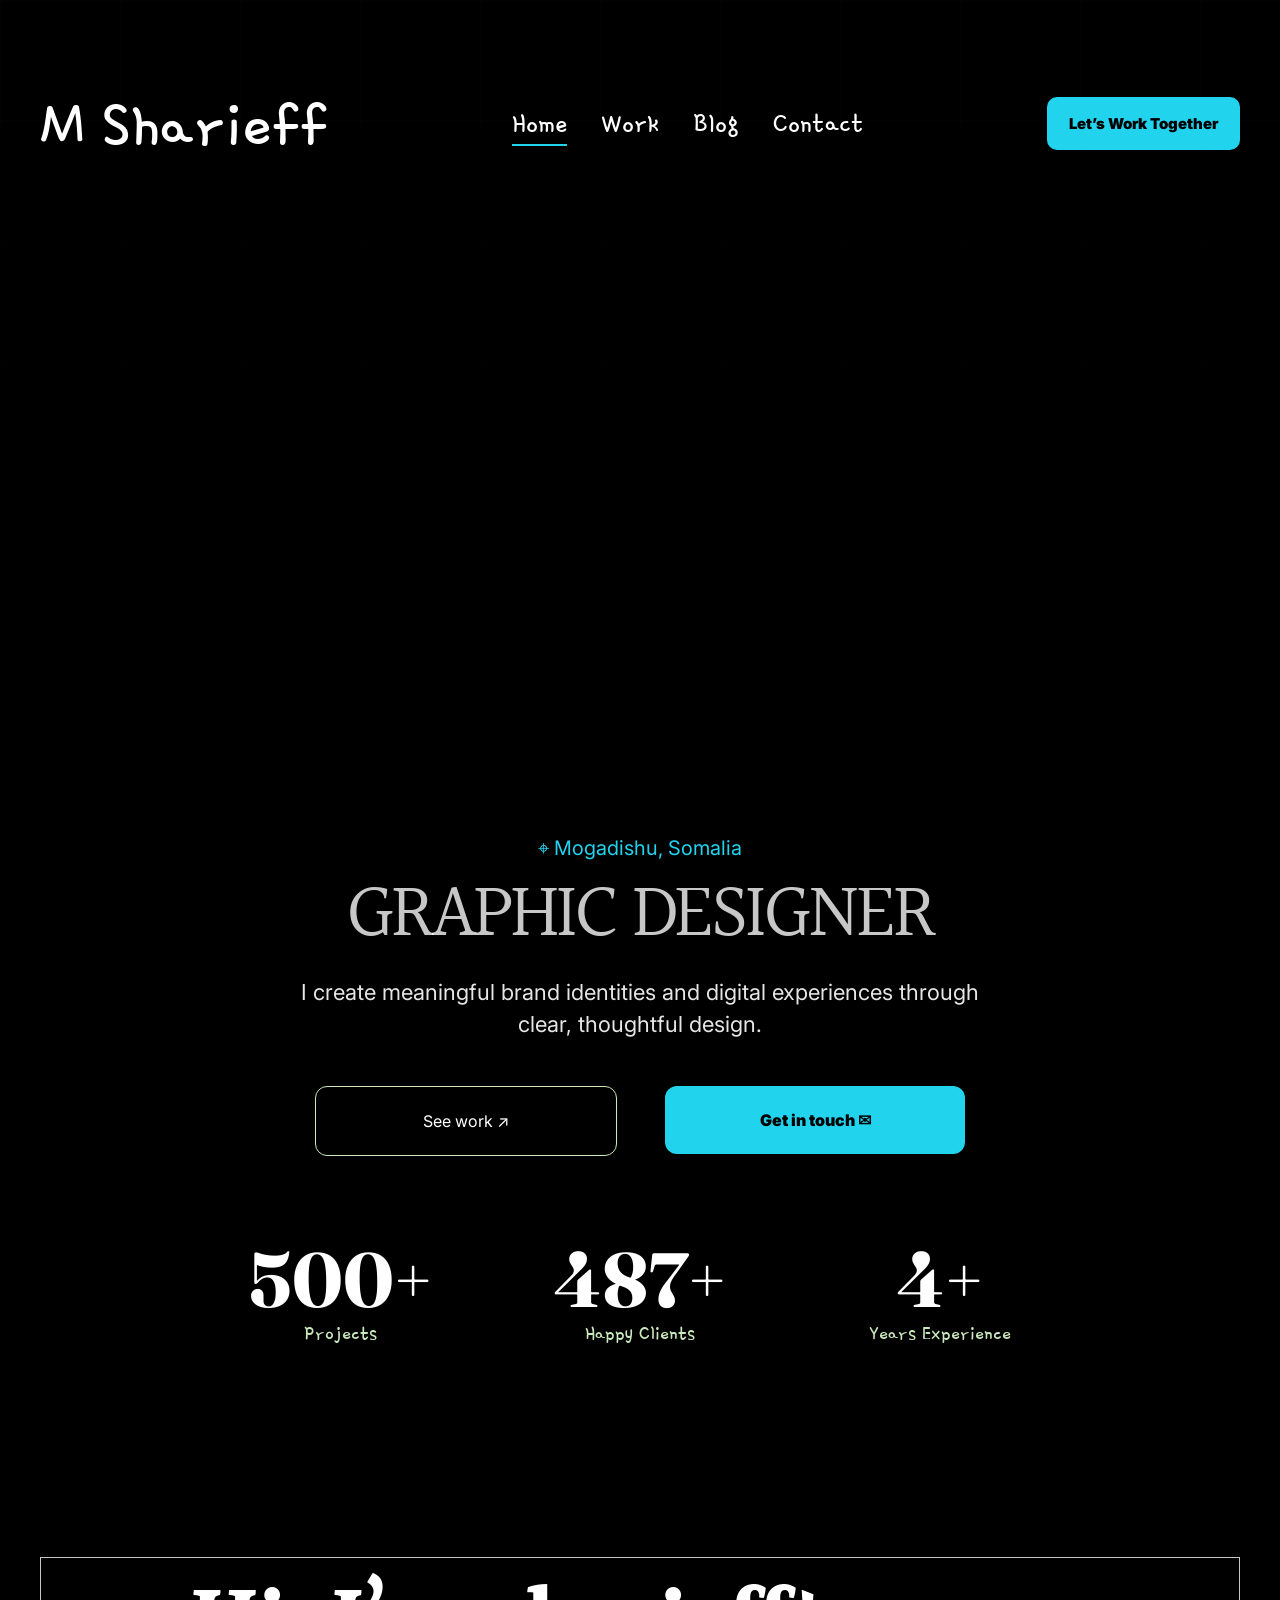
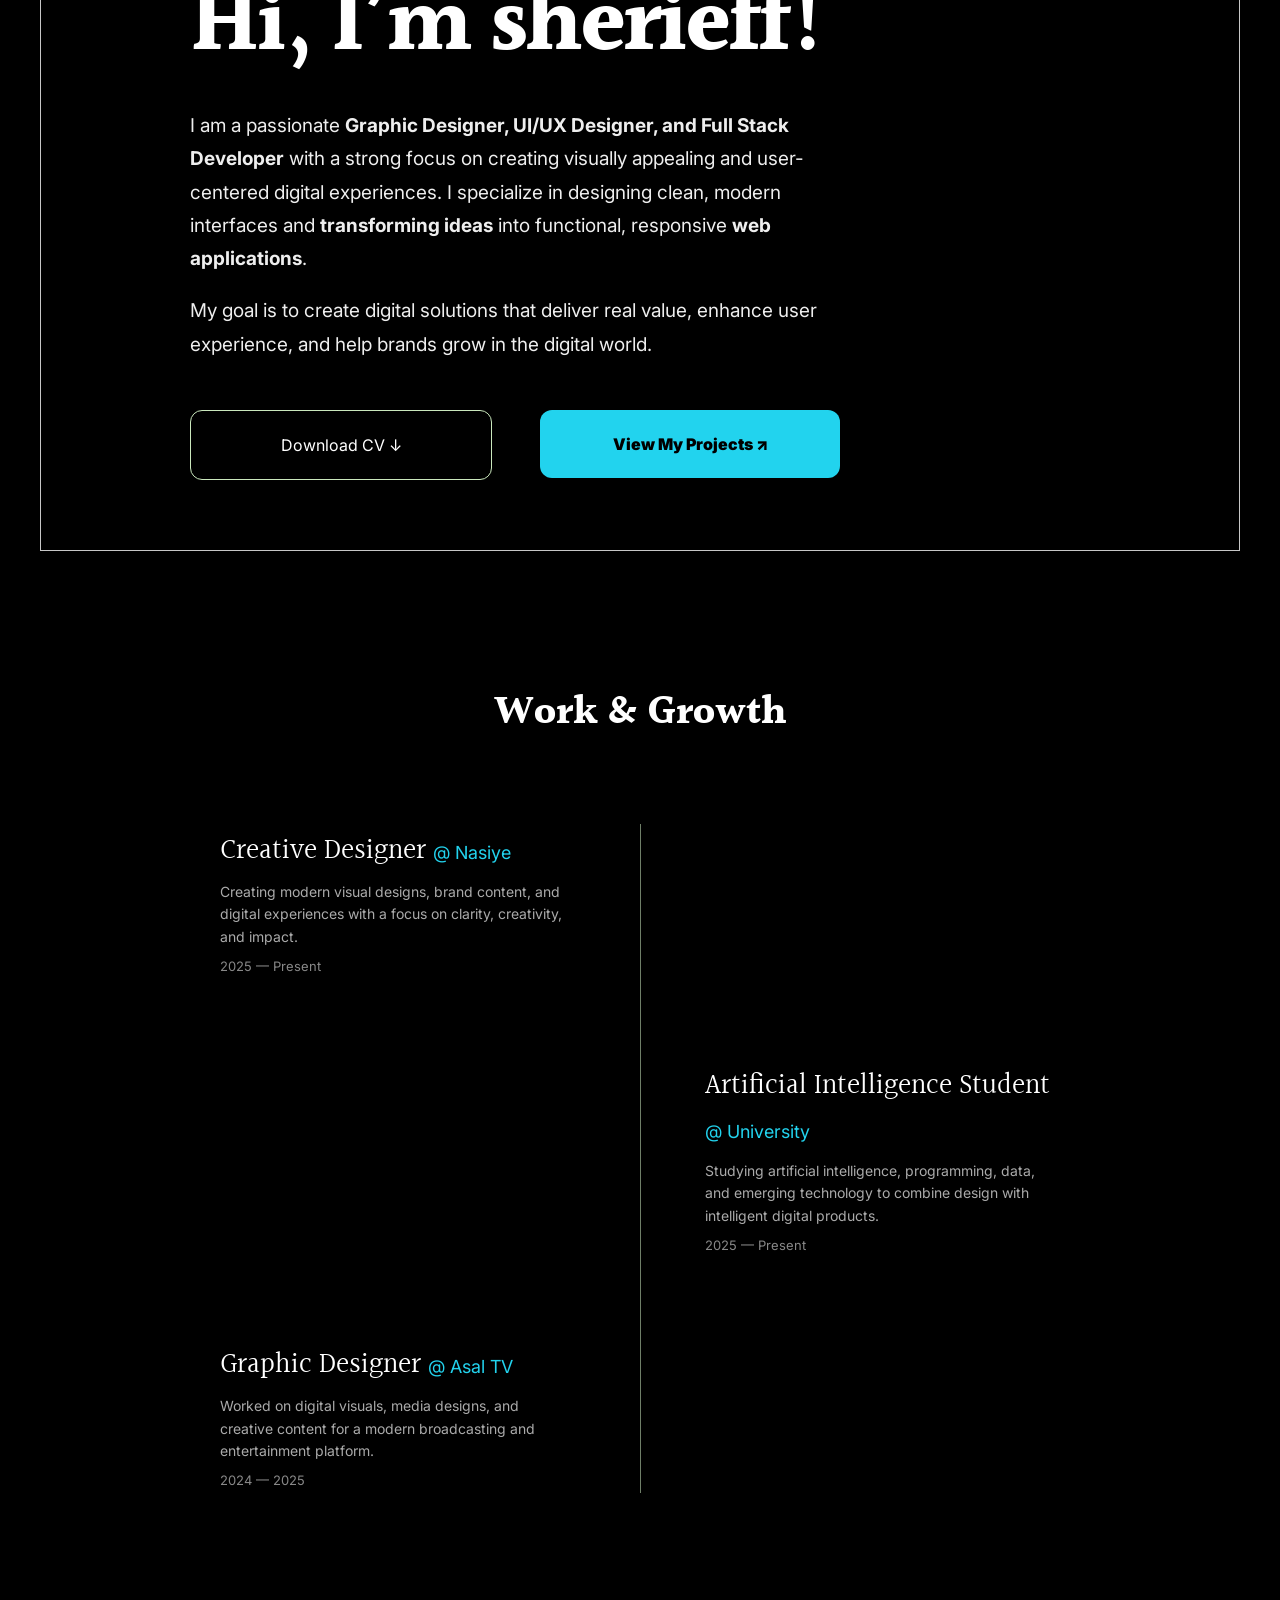
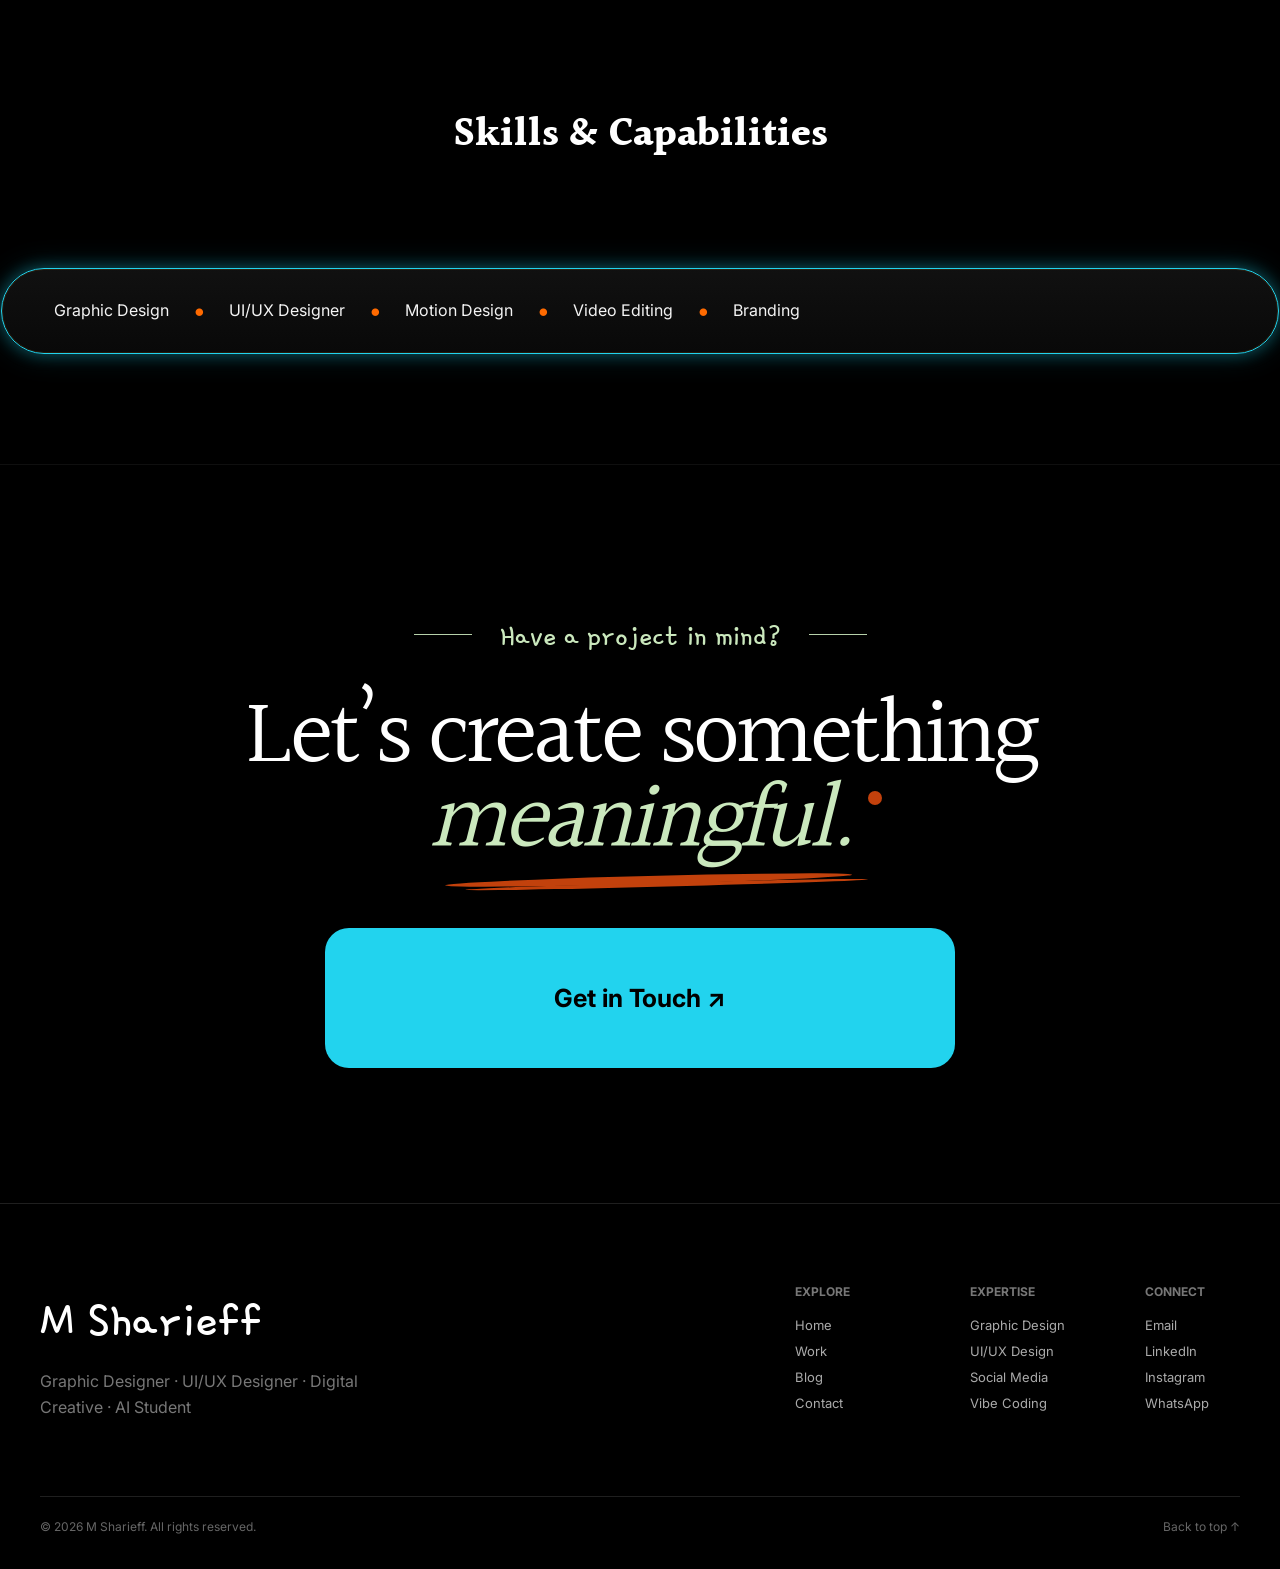
==== index.html @ 08fa2b15 "Add files via upload Add portfolio website" ====
<!doctype html>
<html lang="en">
  <head>
    <meta charset="utf-8" />
    <meta name="viewport" content="width=device-width,initial-scale=1" />
    <title>M Sharieff — Portfolio</title>
    <meta
      name="description"
      content="M Sharieff — Graphic Designer, UI/UX Designer and digital creative."
    />
    <link rel="stylesheet" href="styles.css" />
  </head>
  <body id="top">
    <div class="site page-transition">
      <header class="nav">
        <a class="brand" href="index.html">M Sharieff</a>
        <nav class="links">
          <a class="active" href="index.html">Home</a
          ><a class="" href="work.html">Work</a
          ><a class="" href="blog.html">Blog</a
          ><a class="" href="contact.html">Contact</a>
        </nav>
        <a class="top-cta" href="mailto:abdirahmanhassanmahamd10@gmail.com"
          >Let’s Work Together</a
        ><button class="menu" aria-label="Menu">☰</button>
      </header>
      <main>
        <section class="hero">
          <div class="hero-art">
            <div class="hero-ring"></div>
            <div class="hero-image"></div>
          </div>
          <div class="hero-copy">
            <div class="location">⌖ Mogadishu, Somalia</div>
            <h2>GRAPHIC DESIGNER</h2>
            <p>
              I create meaningful brand identities and digital experiences
              through clear, thoughtful design.
            </p>
          </div>
        </section>
        <div class="container actions">
          <a class="outline-btn" href="work.html">See work ↗</a
          ><a class="solid-btn" href="contact.html">Get in touch ✉</a>
        </div>
        <section class="stats container">
          <div><strong>500+</strong><span>Projects</span></div>
          <div><strong>487+</strong><span>Happy Clients</span></div>
          <div><strong>4+</strong><span>Years Experience</span></div>
        </section>
        <section class="about">
          <div class="about-bg"></div>
          <div class="container about-inner">
            <div class="about-copy">
              <span class="kicker">About me</span>
              <h2>Hi, I’m sherieff!</h2>
              <p>
                I am a passionate
                <b
                  >Graphic Designer, UI/UX Designer, and Full Stack Developer</b
                >
                with a strong focus on creating visually appealing and
                user-centered digital experiences. I specialize in designing
                clean, modern interfaces and <b>transforming ideas</b> into
                functional, responsive <b>web applications</b>.
              </p>
              <p>
                My goal is to create digital solutions that deliver real value,
                enhance user experience, and help brands grow in the digital
                world.
              </p>
              <div class="actions">
                <a class="outline-btn" href="#">Download CV ↓</a
                ><a class="solid-btn" href="work.html">View My Projects ↗</a>
              </div>
            </div>
          </div>
        </section>
        <section class="timeline">
          <div class="container">
            <h2 class="section-title">Work &amp; Growth</h2>
            <div class="timeline-wrap">
              <div class="journey">
                <div class="journey-card">
                  <h3>Creative Designer <span>@ Nasiye</span></h3>
                  <p>
                    Creating modern visual designs, brand content, and digital
                    experiences with a focus on clarity, creativity, and impact.
                  </p>
                  <div class="year">2025 — Present</div>
                </div>
              </div>
              <div class="journey">
                <div class="journey-card">
                  <h3>
                    Artificial Intelligence Student <span>@ University</span>
                  </h3>
                  <p>
                    Studying artificial intelligence, programming, data, and
                    emerging technology to combine design with intelligent
                    digital products.
                  </p>
                  <div class="year">2025 — Present</div>
                </div>
              </div>
              <div class="journey">
                <div class="journey-card">
                  <h3>Graphic Designer <span>@ Asal TV</span></h3>
                  <p>
                    Worked on digital visuals, media designs, and creative
                    content for a modern broadcasting and entertainment
                    platform.
                  </p>
                  <div class="year">2024 — 2025</div>
                </div>
              </div>
            </div>
          </div>
        </section>
        <section class="skills">
          <h2 class="section-title">Skills &amp; Capabilities</h2>
          <div class="skills-track static-skills-track">
            <div class="static-skills-box" aria-label="Core skills">
              <div class="static-skills-inner">
                <div class="skills-group">
                  <div class="skill-item">Graphic Design</div>
                  <div class="skill-item">UI/UX Designer</div>
                  <div class="skill-item">Motion Design</div>
                  <div class="skill-item">Video Editing</div>
                  <div class="skill-item">Branding</div>
                </div>
                <div class="skills-group" aria-hidden="true">
                  <div class="skill-item">Graphic Design</div>
                  <div class="skill-item">UI/UX Designer</div>
                  <div class="skill-item">Motion Design</div>
                  <div class="skill-item">Video Editing</div>
                  <div class="skill-item">Branding</div>
                </div>
              </div>
            </div>
          </div>
        </section>
        <!-- <section class="mini-cta"><div class="container"><span class="kicker">Have a project in mind?</span><h2>Let’s create something meaningful.</h2><a class="solid-btn" style="margin:auto" href="contact.html">Get in Touch ↗</a></div></section> -->
      </main>
      <section class="footer-cta" aria-label="Start a project">
        <div class="footer-cta-inner">
          <div class="footer-cta-kicker">Have a project in mind?</div>
          <h2>
            Let’s create something <span class="accent">meaningful.</span>
          </h2>
          <a class="footer-cta-button" href="contact.html">Get in Touch ↗</a>
        </div>
      </section>
      <footer class="footer">
        <div class="container">
          <div class="footer-top">
            <div>
              <div class="footer-brand">M Sharieff</div>
              <p style="color: #777; max-width: 330px; line-height: 1.6">
                Graphic Designer · UI/UX Designer · Digital Creative · AI
                Student
              </p>
            </div>
            <div class="footer-cols">
              <div class="footer-col">
                <h4>Explore</h4>
                <a href="index.html">Home</a><a href="work.html">Work</a
                ><a href="blog.html">Blog</a><a href="contact.html">Contact</a>
              </div>
              <div class="footer-col">
                <h4>Expertise</h4>
                <a href="work.html">Graphic Design</a
                ><a href="work.html">UI/UX Design</a
                ><a href="work.html">Social Media</a
                ><a href="work.html">Vibe Coding</a>
              </div>
              <div class="footer-col">
                <h4>Connect</h4>
                <a href="mailto:abdirahmanhassanmahamd10@gmail.com">Email</a
                ><a href="#">LinkedIn</a><a href="#">Instagram</a
                ><a href="#">WhatsApp</a>
              </div>
            </div>
          </div>
          <div class="footer-bottom">
            <span>© 2026 M Sharieff. All rights reserved.</span
            ><a href="#top">Back to top ↑</a>
          </div>
        </div>
      </footer>
    </div>
    <script src="script.js"></script>
  </body>
</html>
---- styles.css ----
@import url("https://fonts.googleapis.com/css2?family=Gamja+Flower&family=Halant:wght@400;600;700&family=Inter:wght@400;500;600;700;900&family=Fraunces:wght@600;700&display=swap");
:root {
  --bg: #000;
  --text: #fff;
  --muted: #b8b8b8;
  --soft: #cae8bd;
  --cyan: #22d3ee;
  --orange: #ff5a00;
  --panel: #090909;
  --line: rgba(255, 255, 255, 0.12);
  --max: 1200px;
}
* {
}
html {
  scroll-behavior: smooth;
}
body {
  margin: 0;
  background: #000;
  color: var(--text);
  font-family: Inter, sans-serif;
  overflow-x: hidden;
}
a {
  color: inherit;
  text-decoration: none;
}
button,
input,
textarea {
  font: inherit;
}
body:before {
  content: "";
  position: fixed;
  inset: 0;
  pointer-events: none;
  opacity: 0.16;
  background-image:
    linear-gradient(rgba(255, 255, 255, 0.06) 1px, transparent 1px),
    linear-gradient(90deg, rgba(255, 255, 255, 0.06) 1px, transparent 1px);
  background-size: 120px 120px;
  mask-image: linear-gradient(to bottom, black, transparent 88%);
  z-index: 0;
}
.site {
  position: relative;
  z-index: 1;
}
.nav {
  width: min(var(--max), calc(100% - 48px));
  margin: auto;
  height: 150px;
  padding: 48px 0;
  display: flex;
  align-items: center;
  justify-content: space-between;
  gap: 30px;
}
.brand {
  font:
    72px/1 "Gamja Flower",
    cursive;
  white-space: nowrap;
}
.links {
  display: flex;
  gap: 34px;
  align-items: center;
  font:
    30px/1 "Gamja Flower",
    cursive;
}
.links a {
  padding: 10px 0;
  position: relative;
}
.links a.active:after {
  content: "";
  position: absolute;
  left: 0;
  right: 0;
  bottom: 2px;
  height: 2px;
  background: var(--cyan);
}
.top-cta,
.solid-btn {
  background: var(--cyan);
  color: #000;
  border-radius: 10px;
  font-weight: 900;
}
.top-cta {
  padding: 17px 22px;
  font-size: 15px;
  white-space: nowrap;
}
.menu {
  display: none;
  border: 1px solid var(--line);
  background: #050505;
  color: #fff;
  border-radius: 10px;
  padding: 10px 13px;
}
.container {
  width: min(var(--max), calc(100% - 48px));
  margin: auto;
}
.hero {
  min-height: 1380px;
  display: flex;
  align-items: center;
  justify-content: center;
  text-align: center;
  position: relative;
}
.hero-art {
  position: absolute;
  inset: 0;
  display: flex;
  align-items: center;
  justify-content: center;
  pointer-events: none;
}
.hero-ring {
  width: min(1040px, 84vw);
  aspect-ratio: 1;
  border-radius: 50%;
  border: 1px solid rgba(255, 255, 255, 0.16);
  box-shadow: 0 0 140px rgba(34, 211, 238, 0.05);
}
.hero-image {
  position: absolute;
  width: min(900px, 78vw);
  height: 1060px;
  background: url("assets/portrait.jpg") center 20% / contain no-repeat;
  filter: contrast(1.05);
  opacity: 0.82;
  mix-blend-mode: screen;
}
.hero-copy {
  position: relative;
  z-index: 2;
  width: min(820px, 100%);
  padding-top: 380px;
}
.location {
  font-size: 20px;
  color: rgba(255, 255, 255, 0.8);
  margin-bottom: 28px;
}
.hero h1 {
  font:
    400 clamp(76px, 9vw, 120px)/0.95 Halant,
    serif;
  letter-spacing: -4px;
  color: rgba(184, 184, 184, 0.58);
  margin: 0;
}
.hero p {
  font-size: 24px;
  line-height: 1.5;
  max-width: 720px;
  margin: 30px auto 0;
  color: rgba(255, 255, 255, 0.88);
}
.actions {
  display: flex;
  justify-content: center;
  gap: 48px;
  padding: 20px 0 56px;
}
.outline-btn,
.solid-btn {
  width: 300px;
  height: 68px;
  border-radius: 12px;
  display: flex;
  align-items: center;
  justify-content: center;
  gap: 12px;
}
.outline-btn {
  border: 1.5px solid var(--soft);
  transition: 0.25s;
}
.outline-btn:hover {
  background: var(--soft);
  color: #000;
}
.solid-btn {
  border: 0;
  transition: 0.25s;
}
.solid-btn:hover {
  transform: translateY(-2px);
  box-shadow: 0 10px 30px rgba(34, 211, 238, 0.18);
}
.stats {
  display: flex;
  justify-content: center;
  gap: 110px;
  text-align: center;
  padding: 30px 0 120px;
}
.stats div {
  width: 190px;
}
.stats strong {
  font:
    700 clamp(48px, 6vw, 78px)/1 Fraunces,
    serif;
  display: block;
}
.stats span {
  font:
    22px "Gamja Flower",
    cursive;
  color: var(--soft);
}
.section {
  padding: 120px 0;
}
.about {
  min-height: 760px;
  position: relative;
  overflow: hidden;
}
.about-bg {
  position: absolute;
  inset: 0;
  overflow: hidden;
  background: linear-gradient(90deg, #000 0%, #000 34%, rgba(0, 0, 0, 0.96) 45%, rgba(0, 0, 0, 0.55) 58%, rgba(0, 0, 0, 0.08) 72%, rgba(0, 0, 0, 0) 88%);
  opacity: 1;

}
.about-bg::after {
  content: "";
  position: absolute;
  top: -7%;
  right: -4%;
  width: 70%;
  height: 114%;
  background: url("assets/about-photo.jpg") center center / cover no-repeat;
  z-index: -1;
  transform: scale(1.08);
  transform-origin: center right;

}
.about-inner {
  position: relative;
  min-height: 760px;
  display: flex;
  align-items: center;

}
.about-copy {
  width: 50%;
  padding: 80px 0;

}
.kicker {
  font:
    24px "Gamja Flower",
    cursive;
  color: var(--soft);
}
.about h2,
.page-title {
  font:
    700 clamp(56px, 7vw, 90px)/1 Halant,
    serif;
  margin: 20px 0 38px;
  letter-spacing: -3px;

}
.about p {
  font-size: 19px;
  line-height: 1.75;
  color: #eee;
  max-width: 690px;

}
.about .actions {
  justify-content: flex-start;
  padding-top: 30px;

}
.timeline {
  padding: 130px 0;
}
.section-title {
  text-align: center;
  font:
    600 40px Halant,
    serif;
  font-family: Halant, serif;
  margin: 0 0 80px;
}
.timeline-wrap {
  max-width: 900px;
  margin: auto;
  position: relative;
}
.timeline-wrap:before {
  content: "";
  position: absolute;
  left: 50%;
  top: 0;
  bottom: 0;
  width: 1px;
  background: rgba(202, 232, 189, 0.55);
}
.journey {
  position: relative;
  display: grid;
  grid-template-columns: 1fr 1fr;
  gap: 70px;
  margin: 0 0 80px;
}
.journey:nth-child(even) .journey-card {
  grid-column: 2;
}
.journey:nth-child(odd) .journey-card {
  grid-column: 1;
}
.journey-card {
  position: relative;
  padding: 5px 30px;
}
.journey-card:after {
  display: none;
}
.journey-card h3 {
  font:
    28px Halant,
    serif;
  margin: 0 0 8px;
}
.journey-card h3 span {
  color: var(--cyan);
  font-family: Inter;
  font-size: 18px;
}
.journey-card p {
  color: #aaa;
  font-size: 14px;
  line-height: 1.6;
  margin: 0;
}
.year {
  font-size: 13px;
  color: #888;
  margin-top: 10px;
}
.skills {
  padding: 0 0 110px;
}
.skills-track {
  position: relative;
  overflow: hidden;
  background: transparent;
  color: #fff;
  display: flex;
  justify-content: center;
  padding: 18px 0;
}
.skills-track::before,
.skills-track::after {
  display:none;
}
.skills-marquee {
  display:flex;
  width:max-content;
  background:#050505;
  border:1px solid rgba(255,255,255,.18);
  border-radius:999px;
  padding:0 18px;
  animation: marquee 22s linear infinite;
  box-shadow:0 0 30px rgba(0,0,0,.5);
}
.skill-item {
  padding:16px 26px;
  font-size:15px;
  white-space:nowrap;
}
.skill-item:before {
  content:"•";
  color:var(--orange);
  margin-right:12px;
}
@keyframes marquee {
  to {
    transform: translateX(-50%);
  }
}
.work-hero,
.blog-hero,
.contact-hero {
  padding: 100px 0 70px;
  text-align: center;
}
.eyebrow {
  display: inline-flex;
  padding: 7px 14px;
  border: 1px solid var(--line);
  border-radius: 999px;
  background: #0a0a0a;
  color: #ddd;
  font-size: 12px;
}
.work-hero h1,
.blog-hero h1,
.contact-hero h1 {
  font:
    400 clamp(70px, 9vw, 130px)/0.86 Halant,
    serif;
  letter-spacing: -5px;
  margin: 25px 0;
}
.dim {
  color: rgba(184, 184, 184, 0.55);
}
.sub {
  max-width: 650px;
  margin: auto;
  color: #bbb;
  font-size: 18px;
  line-height: 1.5;
}
.project-grid {
  display: grid;
  grid-template-columns: 1fr 1.6fr;
  gap: 20px;
}
.project-card {
  position: relative;
  min-height: 430px;
  border: 1px solid rgba(255, 255, 255, 0.15);
  border-radius: 18px;
  overflow: hidden;
  background: #0a0a0a;
}
.project-card.large {
  min-height: 520px;
}
.project-card .visual {
  position: absolute;
  inset: 0;
  background-size: cover;
  background-position: center;
  transition: 0.5s;
}
.project-card:nth-child(1) .visual {
  background-image:
    linear-gradient(180deg, rgba(0, 0, 0, 0.05), rgba(0, 0, 0, 0.72)),
    url("assets/work-visual.jpg");
}
.project-card:nth-child(2) .visual {
  background-image:
    linear-gradient(180deg, rgba(0, 0, 0, 0.08), rgba(0, 0, 0, 0.75)),
    url("assets/work-visual.jpg");
  background-position: 70% center;
}
.project-card:nth-child(3) .visual {
  background-image:
    linear-gradient(180deg, rgba(0, 0, 0, 0.08), rgba(0, 0, 0, 0.75)),
    url("assets/work-visual.jpg");
  background-position: 35% bottom;
}
.project-card:nth-child(4) .visual {
  background-image:
    linear-gradient(180deg, rgba(0, 0, 0, 0.08), rgba(0, 0, 0, 0.75)),
    url("assets/work-visual.jpg");
  background-position: 85% bottom;
}
.project-card:hover .visual {
  transform: scale(1.045);
}
.project-content {
  position: absolute;
  inset: auto 0 0;
  padding: 30px;
}
.badge {
  display: inline-block;
  padding: 8px 13px;
  border-radius: 999px;
  background: rgba(255, 255, 255, 0.12);
  backdrop-filter: blur(12px);
  font-size: 12px;
}
.project-content h2 {
  font:
    600 38px Halant,
    serif;
  margin: 12px 0 6px;
}
.project-content p {
  margin: 0;
  color: #bbb;
  max-width: 580px;
  font-size: 14px;
  line-height: 1.5;
}
.project-content .view {
  display: inline-flex;
  margin-top: 18px;
  background: var(--cyan);
  color: #000;
  padding: 11px 18px;
  border-radius: 9px;
  font-weight: 800;
  font-size: 13px;
}
.partners {
  padding: 140px 0;
  text-align: center;
}
.partner-grid {
  display: grid;
  grid-template-columns: 1.2fr 1fr;
  gap: 20px;
  max-width: 850px;
  margin: 55px auto 0;
}
.partner {
  border: 1px solid var(--line);
  padding: 30px;
  min-height: 150px;
  display: flex;
  flex-direction: column;
  justify-content: center;
  align-items: center;
  border-radius: 16px;
  background: linear-gradient(135deg, #070707, #101010);
}
.partner h3 {
  font:
    32px "Gamja Flower",
    cursive;
  margin: 0 0 5px;
}
.partner p {
  color: #999;
  font-size: 13px;
  margin: 0;
}
.mini-cta {
  padding: 100px 0;
  text-align: center;
  border-top: 1px solid var(--line);
}
.mini-cta h2 {
  font:
    600 clamp(45px, 6vw, 80px) Halant,
    serif;
  margin: 10px 0 30px;
}
.blog-grid {
  display: grid;
  grid-template-columns: repeat(3, 1fr);
  gap: 18px;
}
.article {
  border: 1px solid var(--line);
  border-radius: 16px;
  padding: 28px;
  min-height: 260px;
  background: linear-gradient(180deg, #080808, #020202);
  transition: 0.25s;
}
.article:hover {
  transform: translateY(-5px);
  border-color: rgba(34, 211, 238, 0.4);
}
.article .meta {
  color: var(--soft);
  font-size: 12px;
}
.article h2 {
  font:
    600 31px/1.1 Halant,
    serif;
  margin: 18px 0 12px;
}
.article p {
  color: #aaa;
  line-height: 1.6;
  font-size: 14px;
}
.visual-breakdown {
  padding: 130px 0;
}
.breakdown-grid {
  display: grid;
  grid-template-columns: 1.4fr 0.8fr;
  gap: 18px;
}
.breakdown-main {
  min-height: 620px;
  border-radius: 18px;
  overflow: hidden;
  background: url("assets/blog-visual.jpg") center/cover;
  position: relative;
}
.breakdown-side {
  display: grid;
  gap: 18px;
}
.breakdown-card {
  border: 1px solid var(--line);
  border-radius: 18px;
  padding: 28px;
  min-height: 200px;
  background: #070707;
}
.breakdown-card h3 {
  font:
    34px Halant,
    serif;
  margin: 0 0 10px;
}
.breakdown-card p {
  color: #aaa;
  line-height: 1.6;
  font-size: 14px;
}
.contact-grid {
  display: grid;
  grid-template-columns: 1fr 1fr;
  gap: 18px;
}
.contact-card {
  border: 1px solid var(--line);
  border-radius: 16px;
  padding: 30px;
  background: #050505;
}
.contact-card .number {
  font:
    20px Fraunces,
    serif;
}
.contact-card h3 {
  font: 14px Inter;
  margin: 70px 0 8px;
  color: #999;
}
.contact-card p {
  font-size: 16px;
  margin: 0;
  color: #fff;
}
.form {
  display: grid;
  gap: 14px;
}
.form h2 {
  font:
    600 42px Halant,
    serif;
  margin: 0;
}
.form p {
  color: #999;
  line-height: 1.5;
}
.field {
  background: #0a0a0a;
  border: 1px solid #1d1d1d;
  color: #fff;
  padding: 15px;
  border-radius: 8px;
  outline: none;
}
.field:focus {
  border-color: var(--cyan);
}
textarea.field {
  min-height: 140px;
  resize: vertical;
}
.form button {
  height: 56px;
  border: 0;
  border-radius: 9px;
  background: var(--cyan);
  font-weight: 900;
  cursor: pointer;
}
.form-status {
  font-size: 13px;
  color: var(--soft);
  min-height: 18px;
}
.case-hero {
  padding: 90px 0 50px;
}
.case-cover {
  height: 650px;
  border-radius: 22px;
  overflow: hidden;
  border: 1px solid var(--line);
  background: url("assets/case-study-visual.jpg") center top/cover;
}
.case-meta {
  display: flex;
  justify-content: space-between;
  gap: 20px;
  padding: 28px 0;
  border-bottom: 1px solid var(--line);
}
.case-meta div {
  color: #888;
  font-size: 13px;
}
.case-meta strong {
  display: block;
  color: #fff;
  font-size: 15px;
  margin-top: 5px;
}
.case-section {
  max-width: 900px;
  margin: 0 auto;
  padding: 100px 0;
}
.case-section h2 {
  font:
    600 58px Halant,
    serif;
  margin: 0 0 22px;
}
.case-section p {
  font-size: 18px;
  line-height: 1.8;
  color: #bbb;
}
.case-process {
  display: grid;
  grid-template-columns: repeat(4, 1fr);
  gap: 12px;
  margin-top: 40px;
}
.process {
  border: 1px solid var(--line);
  padding: 22px;
  border-radius: 14px;
}
.process strong {
  display: block;
  font:
    24px Halant,
    serif;
}
.case-gallery {
  display: grid;
  grid-template-columns: repeat(2, 1fr);
  gap: 16px;
}
.case-gallery img {
  width: 100%;
  border-radius: 16px;
  border: 1px solid var(--line);
}
.footer {
  border-top: 1px solid var(--line);
  padding: 80px 0 35px;
}
.footer-top {
  display: flex;
  justify-content: space-between;
  gap: 40px;
}
.footer-brand {
  font:
    55px "Gamja Flower",
    cursive;
}
.footer-cols {
  display: grid;
  grid-template-columns: repeat(3, 1fr);
  gap: 80px;
}
.footer-col h4 {
  font-size: 12px;
  color: #777;
  text-transform: uppercase;
  margin: 0 0 18px;
}
.footer-col a {
  display: block;
  color: #aaa;
  font-size: 13px;
  margin: 10px 0;
}
.footer-bottom {
  border-top: 1px solid var(--line);
  margin-top: 60px;
  padding-top: 22px;
  color: #666;
  font-size: 12px;
  display: flex;
  justify-content: space-between;
}
@media (max-width: 900px) {
  :root {
    --max: 720px;
  }
  .nav {
    height: 100px;
    padding: 25px 0;
  }
  .brand {
    font-size: 48px;
  }
  .links,
  .top-cta {
    display: none;
  }
  .menu {
    display: block;
  }
  .hero {
    min-height: 850px;
  }
  .hero-copy {
    padding-top: 220px;
  }
  .hero-image {
    width: 560px;
    height: 650px;
  }
  .hero-ring {
    width: 620px;
  }
  .actions {
    gap: 15px;
  }
  .outline-btn,
  .solid-btn {
    width: 280px;
  }
  .stats {
    gap: 20px;
  }
  .stats div {
    width: 150px;
  }
  .about-inner {
    min-height: 760px;
  
}
  .about-copy {
    width: 100%;
    padding: 60px 20px;
  
}
  .about-bg {
    background:
      linear-gradient(180deg, rgba(0, 0, 0, 0.1), rgba(0, 0, 0, 0.28)),
      url("assets/about-photo.jpg") center/cover no-repeat;
  
}
  .about-copy {
    width: 100%;
  
}
  .project-grid,
  .blog-grid,
  .breakdown-grid,
  .contact-grid {
    grid-template-columns: 1fr;
  }
  .project-card,
  .project-card.large {
    min-height: 420px;
  }
  .partner-grid {
    grid-template-columns: 1fr;
  }
  .case-cover {
    height: 500px;
  }
  .case-process {
    grid-template-columns: 1fr 1fr;
  }
  .footer-top {
    display: block;
  }
  .footer-cols {
    margin-top: 45px;
    gap: 35px;
  }
}
@media (max-width: 600px) {
  body:before {
    background-size: 70px 70px;
  }
  .container,
  .nav {
    width: calc(100% - 40px);
  }
  .hero {
    min-height: 720px;
  }
  .hero-copy {
    padding-top: 150px;
  }
  .hero-image {
    width: 420px;
    height: 500px;
  }
  .hero-ring {
    width: 430px;
  }
  .location {
    font-size: 14px;
  }
  .hero h1 {
    font-size: 50px;
    letter-spacing: -2px;
  }
  .hero p {
    font-size: 16px;
  }
  .actions {
    flex-direction: column;
    padding: 25px 20px;
  }
  .outline-btn,
  .solid-btn {
    width: 100%;
    height: 60px;
  }
  .stats {
    gap: 8px;
    padding-bottom: 80px;
  }
  .stats div {
    width: 31%;
  }
  .stats strong {
    font-size: 38px;
  }
  .stats span {
    font-size: 18px;
    line-height: 1.1;
  }
  .section {
    padding: 75px 0;
  }
  .about h2,
  .page-title {
    font-size: 50px;
  
}
  .about p {
    font-size: 16px;
  
}
  .timeline {
    padding: 80px 0;
  }
  .timeline-wrap:before {
    left: 7px;
  }
  .journey {
    display: block;
    margin-bottom: 45px;
  }
  .journey-card {
    padding: 5px 0 5px 30px;
  }
  .journey:nth-child(even) .journey-card {
    grid-column: auto;
  }
  .journey:nth-child(odd) .journey-card:after,
  .journey:nth-child(even) .journey-card:after {
    left: 1px;
    right: auto;
  }
  .work-hero,
  .blog-hero,
  .contact-hero {
    padding: 75px 0 45px;
  }
  .work-hero h1,
  .blog-hero h1,
  .contact-hero h1 {
    font-size: 65px;
    letter-spacing: -3px;
  }
  .sub {
    font-size: 15px;
  }
  .project-card {
    min-height: 360px;
  }
  .project-content h2 {
    font-size: 31px;
  }
  .partners {
    padding: 80px 0;
  }
  .partner {
    min-height: 120px;
  }
  .breakdown-main {
    min-height: 420px;
  }
  .case-meta {
    display: grid;
    grid-template-columns: 1fr 1fr;
  }
  .case-cover {
    height: 420px;
  }
  .case-section {
    padding: 70px 0;
  }
  .case-section h2 {
    font-size: 46px;
  }
  .case-section p {
    font-size: 16px;
  }
  .case-process {
    grid-template-columns: 1fr 1fr;
  }
  .footer-cols {
    grid-template-columns: 1fr 1fr;
  }
  .footer-bottom {
    display: block;
    line-height: 2;
  }
}

/* Premium CTA footer treatment */
.footer-cta {
  position: relative;
  text-align: center;
  padding: 150px 20px 135px;
  overflow: hidden;
  border-top: 1px solid rgba(255, 255, 255, 0.06);
  background: #000;
}
.footer-cta-inner {
  max-width: 1500px;
  margin: 0 auto;
  position: relative;
  z-index: 1;
}
.footer-cta-kicker {
  display: inline-flex;
  align-items: center;
  gap: 28px;
  color: #cae8bd;
  font:
    32px "Gamja Flower",
    cursive;
  margin-bottom: 42px;
}
.footer-cta-kicker:before,
.footer-cta-kicker:after {
  content: "";
  width: 58px;
  height: 1px;
  background: #cae8bd;
  opacity: 0.9;
}
.footer-cta h2 {
  margin: 0 auto 62px;
  max-width: 1500px;
  font:
    400 clamp(70px, 7.2vw, 142px)/0.92 Halant,
    serif;
  letter-spacing: -4px;
  color: #fff;
}
.footer-cta h2 .accent {
  color: #cae8bd;
  display: block;
  font-style: italic;
  position: relative;
  width: max-content;
  max-width: 100%;
  margin: 0 auto;
}
.footer-cta h2 .accent:after {
  content: "";
  position: absolute;
  left: 4%;
  right: 0;
  bottom: -18px;
  height: 8px;
  background: #c2410c;
  border-radius: 50%;
  transform: rotate(-1.5deg);
  box-shadow: 18px 5px 0 -2px #c2410c;
}
.footer-cta h2 .accent:before {
  content: "";
  position: absolute;
  width: 14px;
  height: 14px;
  border-radius: 50%;
  background: #c2410c;
  right: -30px;
  top: 12%;
}
.footer-cta-button {
  display: flex;
  align-items: center;
  justify-content: center;
  width: min(630px, 100%);
  height: 140px;
  margin: 0 auto;
  border-radius: 24px;
  background: #22d3ee;
  color: #000;
  font:
    700 25px Inter,
    sans-serif;
  text-decoration: none;
  transition:
    transform 0.25s ease,
    box-shadow 0.25s ease;
}
.footer-cta-button:hover {
  transform: translateY(-5px);
  box-shadow: 0 18px 50px rgba(34, 211, 238, 0.22);
}
@media (max-width: 900px) {
  .footer-cta {
    padding: 110px 20px 100px;
  }
  .footer-cta-kicker {
    font-size: 25px;
    gap: 18px;
  }
  .footer-cta-kicker:before,
  .footer-cta-kicker:after {
    width: 38px;
  }
  .footer-cta h2 {
    font-size: clamp(58px, 9vw, 90px);
    letter-spacing: -2px;
    margin-bottom: 50px;
  }
  .footer-cta-button {
    height: 105px;
    font-size: 21px;
    border-radius: 20px;
  }
}
@media (max-width: 600px) {
  .footer-cta {
    padding: 90px 20px 80px;
  }
  .footer-cta-kicker {
    font-size: 21px;
    gap: 12px;
  }
  .footer-cta-kicker:before,
  .footer-cta-kicker:after {
    width: 25px;
  }
  .footer-cta h2 {
    font-size: 52px;
    line-height: 0.98;
    letter-spacing: -1.5px;
  }
  .footer-cta h2 .accent:after {
    height: 5px;
    bottom: -10px;
  }
  .footer-cta-button {
    height: 76px;
    font-size: 17px;
    border-radius: 16px;
  }
}

.article-actions {
  display: flex;
  gap: 12px;
  flex-wrap: wrap;
  margin-top: 26px;
}
.article-link {
  display: inline-flex;
  align-items: center;
  justify-content: center;
  padding: 12px 16px;
  border-radius: 999px;
  background: #ff0000;
  color: #fff;
  text-decoration: none;
  font:
    600 14px Inter,
    sans-serif;
  transition: 0.2s ease;
}
.article-link:hover {
  transform: translateY(-2px);
  filter: brightness(1.08);
}
.article-link.secondary {
  background: transparent;
  border: 1px solid rgba(255, 255, 255, 0.16);
  color: #fff;
}
.reading-hero,
.video-hero {
  padding: 130px 0 60px;
}
.reading-layout {
  max-width: 900px;
  margin: 0 auto;
}
.reading-layout .meta,
.video-shell .meta {
  display: block;
  margin-bottom: 20px;
}
.reading-layout h1,
.video-shell h1 {
  font:
    400 clamp(52px, 7vw, 100px)/0.95 Halant,
    serif;
  letter-spacing: -2px;
  margin: 0 0 28px;
}
.reading-layout .lead,
.video-shell .lead {
  font:
    18px/1.7 Inter,
    sans-serif;
  color: #b8b8b8;
  max-width: 760px;
}
.article-body {
  margin-top: 70px;
  font:
    18px/1.85 Inter,
    sans-serif;
  color: #ddd;
}
.article-body h2 {
  font:
    400 38px/1.1 Halant,
    serif;
  color: #fff;
  margin: 60px 0 18px;
}
.article-body p {
  margin: 0 0 24px;
}
.back-link {
  display: inline-flex;
  margin-top: 50px;
  color: #cae8bd;
  text-decoration: none;
}
.video-shell {
  max-width: 1100px;
  margin: 0 auto;
}
.video-frame {
  aspect-ratio: 16/9;
  
  border-radius: 24px;
  background: #080808;
  display: flex;
  align-items: center;
  justify-content: center;
  margin-top: 50px;
  overflow: hidden;

}
.video-frame a {
  display: flex;
  width: 86px;
  height: 86px;
  border-radius: 50%;
  align-items: center;
  justify-content: center;
  background: #ff0000;
  color: #fff;
  text-decoration: none;
  font-size: 28px;

}
.video-note {
  color: #999;
  text-align: center;
  margin-top: 18px;
  font:
    14px Inter,
    sans-serif;
}
@media (max-width: 700px) {
  .article-actions {
    flex-direction: column;
    align-items: stretch;
  }
  .article-link {
    width: 100%;
  }
  .reading-hero,
  .video-hero {
    padding: 90px 0 40px;
  }
  .reading-layout h1,
  .video-shell h1 {
    font-size: 52px;
  }
  .article-body {
    font-size: 16px;
  }
}

/* Blog: two clear content sections */
.blog-section {
  padding-top: 110px;
  padding-bottom: 70px;
}
.section-heading {
  margin-bottom: 34px;
  max-width: 820px;
}
.section-heading h2 {
  font:
    400 clamp(42px, 5vw, 72px)/0.98 Halant,
    serif;
  color: #fff;
  margin: 12px 0 18px;
  letter-spacing: -1.5px;
}
.section-heading .sub {
  max-width: 680px;
}
.video-section {
  border-top: 1px solid rgba(255, 255, 255, 0.08);
  padding-top: 100px;
}
.video-cards {
  display: grid;
  grid-template-columns: repeat(3, 1fr);
  gap: 18px;
}
.video-card {
  border: 1px solid var(--line);
  border-radius: 18px;
  padding: 30px;
  min-height: 340px;
  background: linear-gradient(180deg, #080808, #020202);
  transition:
    transform 0.25s ease,
    border-color 0.25s ease;
}
.video-card:hover {
  transform: translateY(-5px);
  border-color: rgba(34, 211, 238, 0.45);
}
.video-card-icon {
  width: 52px;
  height: 52px;
  border-radius: 50%;
  display: flex;
  align-items: center;
  justify-content: center;
  background: rgba(34, 211, 238, 0.1);
  color: #22d3ee;
  border: 1px solid rgba(34, 211, 238, 0.35);
  font:
    18px Inter,
    sans-serif;
  margin-bottom: 32px;
}
.video-card h3 {
  font:
    400 30px/1.08 Halant,
    serif;
  color: #fff;
  margin: 12px 0 14px;
}
.video-card p {
  color: #b8b8b8;
  line-height: 1.65;
  margin-bottom: 25px;
}
.video-card .article-link {
  background: transparent;
  border: 1px solid rgba(34, 211, 238, 0.45);
  color: #22d3ee;
}
.video-card .article-link:hover {
  background: #22d3ee;
  color: #000;
}
.article-link {
  color: #22d3ee;
}
.article-link.secondary {
  color: #22d3ee;
}
.article-link:hover {
  background: #22d3ee;
  color: #000;
}
@media (max-width: 900px) {
  .video-cards {
    grid-template-columns: 1fr 1fr;
  }
}
@media (max-width: 650px) {
  .blog-section {
    padding-top: 80px;
    padding-bottom: 50px;
  }
  .video-section {
    padding-top: 75px;
  }
  .video-cards {
    grid-template-columns: 1fr;
  }
  .video-card {
    min-height: auto;
  }
}

/* Video thumbnails */

.video-card {
  overflow: hidden;
  padding: 0;
}
.video-thumb {
  position: relative;
  display: block;
  height: 220px;
  overflow: hidden;
  background: #080808;
}
.video-thumb img {
  width: 100%;
  height: 100%;
  object-fit: cover;
  display: block;
  transition: transform 0.45s ease;
}
.video-thumb:after {
  content: "";
  position: absolute;
  inset: 0;
  background: linear-gradient(180deg, transparent 45%, rgba(0, 0, 0, 0.58));
  pointer-events: none;
}
.video-card:hover .video-thumb img {
  transform: scale(1.04);
}
.video-play {
  position: absolute;
  z-index: 2;
  left: 50%;
  top: 50%;
  transform: translate(-50%, -50%);
  width: 58px;
  height: 58px;
  border-radius: 50%;
  display: flex;
  align-items: center;
  justify-content: center;
  background: #22d3ee;
  color: #000;
  font:
    18px Inter,
    sans-serif;
  box-shadow: 0 8px 30px rgba(0, 0, 0, 0.35);
}
.video-card-content {
  padding: 26px 30px 30px;
}

/* Final design corrections */
/* Keep the hero exactly in the clean portrait layout — no circle/frame. */
.hero {
  min-height: 820px;
  display: flex;
  align-items: flex-start;
  justify-content: center;
  text-align: center;
  position: relative;
  overflow: hidden;

}
.hero-art {
  position: absolute;
  inset: 0;
  display: flex;
  align-items: flex-start;
  justify-content: center;
  pointer-events: none;
}
.hero-ring { display: none !important; }
.hero-image {
  position: absolute;
  top: 10px;
  left: 50%;
  transform: translateX(-50%);
  width: min(610px, 48vw);
  height: 600px;
  background: url("assets/portrait.jpg") center top / contain no-repeat;
  filter: contrast(1.05);
  opacity: 1;
  mix-blend-mode: normal;
  -webkit-mask-image: linear-gradient(to bottom, #000 72%, transparent 100%);
  mask-image: linear-gradient(to bottom, #000 72%, transparent 100%);
}
.hero-copy {
  position: relative;
  z-index: 2;
  width: min(900px, calc(100% - 40px));
  padding-top: 590px;
}
.location {
  font-size: 20px;
  color: var(--cyan);
  margin-bottom: 20px;
}
.hero h2 {
  font: 400 clamp(58px, 6vw, 92px)/.95 Halant, serif;
  letter-spacing: -3px;
  color: rgba(255,255,255,.78);
  margin: 0;
}
.hero p {
  font-size: 22px;
  line-height: 1.45;
  max-width: 720px;
  margin: 24px auto 0;
  color: rgba(255,255,255,.9);
}

/* About: preserve the designed split composition instead of stretching the photo. */
.about {
  min-height: 900px;
  position: relative;
  overflow: hidden;
  border-top: 1px solid rgba(255,255,255,.78);
  border-left: 1px solid rgba(255,255,255,.78);
  background: #000;

}
.about-bg {
  position: absolute;
  top: 0;
  right: 0;
  bottom: 0;
  left: 42%;
  background:
    linear-gradient(90deg, rgba(0,0,0,.98) 0%, rgba(0,0,0,.72) 7%, rgba(0,0,0,0) 28%),
    url("assets/about-photo.jpg") right center / auto 100% no-repeat;
  opacity: 1;

}
.about-inner {
  position: relative;
  min-height: 900px;
  width: min(1440px, calc(100% - 80px));
  display: flex;
  align-items: center;

}
.about-copy {
  width: 52%;
  padding: 80px 0;

}

/* Use the same Halant family as Partners & Platforms. */
.timeline .section-title,
.skills .section-title {
  font-family: Halant, serif;
  font-weight: 400;
}

/* Work & Growth: no circular markers, only the clean central line. */
.journey-card:after { display: none !important; }

@media (max-width: 900px) {
  .hero { min-height: 700px; }
  .hero-image { width: 520px; height: 500px; top: 10px; }
  .hero-copy { padding-top: 475px; }
  .hero h2 { font-size: clamp(48px, 8vw, 70px); }
  .hero p { font-size: 18px; }
  .about-inner { width: min(720px, calc(100% - 40px)); min-height: 760px; 
}
  .about-copy { width: 100%; padding: 60px 20px; 
}
  .about-bg {
    left: 0;
    background:
      linear-gradient(90deg,#000 0%,rgba(0,0,0,.82) 55%,rgba(0,0,0,.28) 100%),
      url("assets/about-photo.jpg") center/cover no-repeat;
  
}
}

@media (max-width: 600px) {
  .hero { min-height: 600px; }
  .hero-image { width: 390px; max-width: 100vw; height: 400px; top: 5px; }
  .hero-copy { padding-top: 375px; }
  .about-inner { width: calc(100% - 40px); 
}
  .about h2 { font-size: 50px; 
}
  .about p { font-size: 16px; 
}
}

/* Refined About composition: centered content with the portrait flowing into the text area. */
@media (min-width: 901px) {
  .about {
    min-height: 860px;
  
}

  .about-bg {
    left: 38%;
    right: 0;
    background:
      linear-gradient(90deg,
        rgba(0,0,0,1) 0%,
        rgba(0,0,0,.94) 8%,
        rgba(0,0,0,.62) 23%,
        rgba(0,0,0,.16) 43%,
        rgba(0,0,0,0) 62%),
      url("assets/about-photo.jpg") right center / auto 100% no-repeat;
  
}

  .about-inner {
    width: min(1200px, calc(100% - 80px));
    min-height: 860px;
    margin: 0 auto;
    align-items: center;
  
}

  .about-copy {
    position: relative;
    z-index: 2;
    width: 58%;
    padding: 70px 0;
  
}
}

/* Use the exact Halant heading family/weight seen in Partners & Platforms. */
.timeline .section-title,
.skills .section-title {
  font-family: Halant, serif !important;
  font-weight: 700 !important;
  font-style: normal;
}


/* FINAL ABOUT IMAGE REFINEMENT — desktop only */
@media (min-width: 901px) {
  .about {
    min-height: 900px;
  
}

  .about-bg {
    left: 28%;
    right: 0;
    top: 0;
    bottom: 0;
    background:
      linear-gradient(90deg,
        rgba(0,0,0,1) 0%,
        rgba(0,0,0,.98) 12%,
        rgba(0,0,0,.88) 25%,
        rgba(0,0,0,.48) 43%,
        rgba(0,0,0,.10) 62%,
        rgba(0,0,0,0) 78%),
      url("assets/about-photo.jpg") 72% center / auto 118% no-repeat;
  
}

  .about-inner {
    min-height: 900px;
    width: min(1440px, calc(100% - 80px));
    margin: 0 auto;
    align-items: center;
  
}

  .about-copy {
    width: 52%;
    position: relative;
    z-index: 2;
  
}
}

@media (max-width: 900px) {
  .about-bg {
    left: 0;
    right: 0;
    background:
      linear-gradient(180deg, rgba(0,0,0,.55), rgba(0,0,0,.82)),
      url("assets/about-photo.jpg") center top / cover no-repeat;
  
}
}

/* SURGICAL FIX: contain the existing white About-section frame. */
.about {
  

}

/* FINAL SURGICAL FIX: the white frame begins exactly where the visible About image begins. */
@media (min-width: 901px) {
  .about {
    
  
}

  .about::after {
    content: "";
    position: absolute;
    top: 0;
    bottom: 0;
    left: 54.5%;
    right: 0;
    
      pointer-events: none;
    z-index: 4;
  
}
}

@media (max-width: 900px) {
  .about {
    
  
}
  .about::after { display: none; 
}
}

/* FINAL ABOUT FRAME: replace the image-only frame with the full white design frame. */
@media (min-width: 901px) {
  .about {
    
    
}

  .about::after {
    display: none !important;
  
}
}

/* FINAL ABOUT FRAME — centered to the designed composition */
@media (min-width: 901px) {
  .about {
    width: min(1344px, calc(100% - 80px));
    min-height: 594px;
    height: 594px;
    margin: 90px auto 0;
    
      overflow: hidden;
  
}

  .about-bg {
    left: 54.5%;
    right: 0;
    top: 0;
    bottom: 0;
    background:
      linear-gradient(90deg,
        rgba(0,0,0,1) 0%,
        rgba(0,0,0,.96) 10%,
        rgba(0,0,0,.55) 35%,
        rgba(0,0,0,.08) 70%,
        rgba(0,0,0,0) 100%),
      url("assets/about-photo.jpg") center center / cover no-repeat;
  
}

  .about-inner {
    width: 100%;
    min-height: 594px;
    height: 594px;
    margin: 0;
    padding: 0;
    align-items: center;
    
}

  .about-copy {
    width: 54.5%;
    padding: 0 0 0 12.5%;
    
}
}

@media (max-width: 900px) {
  .about {
    width: calc(100% - 40px);
    margin: 40px auto 0;
  
}
}


/* FINAL ABOUT FRAME — centered white design rectangle, preserving existing composition */
@media (min-width: 901px) {
  .about {
    width: min(1344px, calc(100% - 80px));
    height: 594px;
    min-height: 594px;
    margin: 90px auto 0;
    
    border-radius: 0 !important;
      overflow: hidden;
  
}

  .about-inner {
    width: 100%;
    height: 594px;
    min-height: 594px;
    margin: 0 auto;
      display: flex;
    align-items: center;
  
}

  .about-bg {
    left: 54.5%;
    right: 0;
    top: 0;
    bottom: 0;
  
}

  .about-copy {
    width: 54.5%;
    padding: 0 0 0 12.5%;
    
}
}

/* FINAL CLEAN ABOUT FRAME */
.about {
  }

/* About frame: slightly raised; content remains unchanged */
.about::before {
  content: "";
  position: absolute;
  top: -160px;
  left: 0;
  right: 0;
  height: calc(100% - 12px);
  border: 1px solid rgba(255,255,255,.78);
  box-sizing: border-box;
  pointer-events: none;
  z-index: 5;
}


/* FINAL RECTANGLE CORRECTION: one clean four-corner frame around About. */
@media (min-width: 901px) {
  .about {
    border: none !important;
    position: relative;
  }
  .about::before {
    content: "";
    position: absolute;
    inset: 0;
    width: auto;
    height: auto;
    border: 1px solid rgba(255,255,255,.78);
    box-sizing: border-box;
    pointer-events: none;
    z-index: 5;
  }
}


/* Small final vertical refinement */
@media (min-width: 901px) {
  .about-copy {
    transform: translateY(-20px);
  }

  .about-copy .kicker {
    position: relative;
    z-index: 7;
    display: inline-block;
    background: #000;
    padding: 0 10px;
    margin-left: -10px;
  }
}


/* Premium page transition system */
.page-loader{
 position:fixed;
 inset:0;
 background:#000;
 z-index:99999;
 display:flex;
 align-items:center;
 justify-content:center;
 transition:opacity .8s ease,visibility .8s ease;
}
.page-loader.hide{opacity:0;visibility:hidden}
.loader-logo{
 font:72px "Gamja Flower",cursive;
 color:#fff;
 animation:loaderPulse 1.5s infinite;
}
@keyframes loaderPulse{
 0%,100%{opacity:.4;transform:scale(.9)}
 50%{opacity:1;transform:scale(1)}
}
.page-transition{
 animation:pageIn 1.1s cubic-bezier(.16,1,.3,1);
}
@keyframes pageIn{
 from{opacity:0;transform:translateY(70px)}
 to{opacity:1;transform:translateY(0)}
}
.reveal{
 opacity:0;
 transform:translateY(70px);
 transition:opacity 1s ease,transform 1s cubic-bezier(.16,1,.3,1);
}
.reveal.show{
 opacity:1;
 transform:none;
}


/* === Centered skills capsule with moving text only === */
.skills {
  padding: 0 0 110px;
}

.static-skills-track {
  overflow: visible !important;
  background: transparent !important;
  padding: 22px 0 0 !important;
  display: flex;
  justify-content: center;
  align-items: center;
}

.static-skills-box {
  position: relative;
  width: fit-content;
  width: min(1280px, calc(100% - 48px));
  overflow: hidden;
  display: block;
  margin: 0 auto;
  padding: 16px 22px !important;
  border-radius: 999px !important;
  background: linear-gradient(180deg, rgba(17, 17, 17, 0.98) 0%, rgba(9, 9, 9, 0.98) 100%) !important;
  border: 1.5px solid #22D3EE !important;
  box-shadow:
    inset 0 0 0 1px rgba(255, 145, 0, 0.12),
    0 0 16px rgba(34, 211, 238, 0.34),
    0 0 30px rgba(34, 211, 238, 0.18);
}

.static-skills-inner {
  display: flex;
  align-items: center;
  width: max-content;
  gap: 0;
  animation: skillsTextMarquee 4s linear infinite;
  will-change: transform;
}

.skills-group {
  display: flex;
  align-items: center;
  flex-shrink: 0;
}

.static-skills-box .skill-item {
  position: relative;
  flex: 0 0 auto;
  padding: 16px 30px !important;
  font-size: 16px;
  line-height: 1.2;
  color: #f4f4f4;
  white-space: nowrap;
}

.static-skills-box .skill-item::before {
  content: none !important;
}

.static-skills-box .skill-item:not(:first-child)::after {
  content: "•";
  position: absolute;
  left: -6px;
  top: 50%;
  transform: translateY(-50%);
  color: #ff6a00;
  font-size: 24px;
  line-height: 1;
}

@keyframes skillsTextMarquee {
  from { transform: translateX(0); }
  to { transform: translateX(-50%); }
}

@media (hover: hover) {
  .static-skills-box:hover .static-skills-inner {
    animation-play-state: paused;
  }
}

@media (max-width: 1200px) {
  .static-skills-box {
    max-width: calc(100% - 40px);
    padding: 10px 18px !important;
  }
  .skills-group {
  display: flex;
  align-items: center;
  flex-shrink: 0;
}

.static-skills-box .skill-item {
    padding: 12px 22px !important;
    font-size: 15px;
  }
}

@media (max-width: 900px) {
  .static-skills-track {
    padding-top: 18px !important;
  }
  .static-skills-box {
    max-width: calc(100% - 28px);
  }
  .skills-group {
  display: flex;
  align-items: center;
  flex-shrink: 0;
}

.static-skills-box .skill-item {
    padding: 12px 18px !important;
    font-size: 14px;
  }
  .static-skills-inner {
    animation-duration: 4s;
  }
}


/* seamless skills loop - no refresh gap */
.static-skills-inner {
  animation-timing-function: linear;
  animation-iteration-count: infinite;
  animation-fill-mode: both;
}
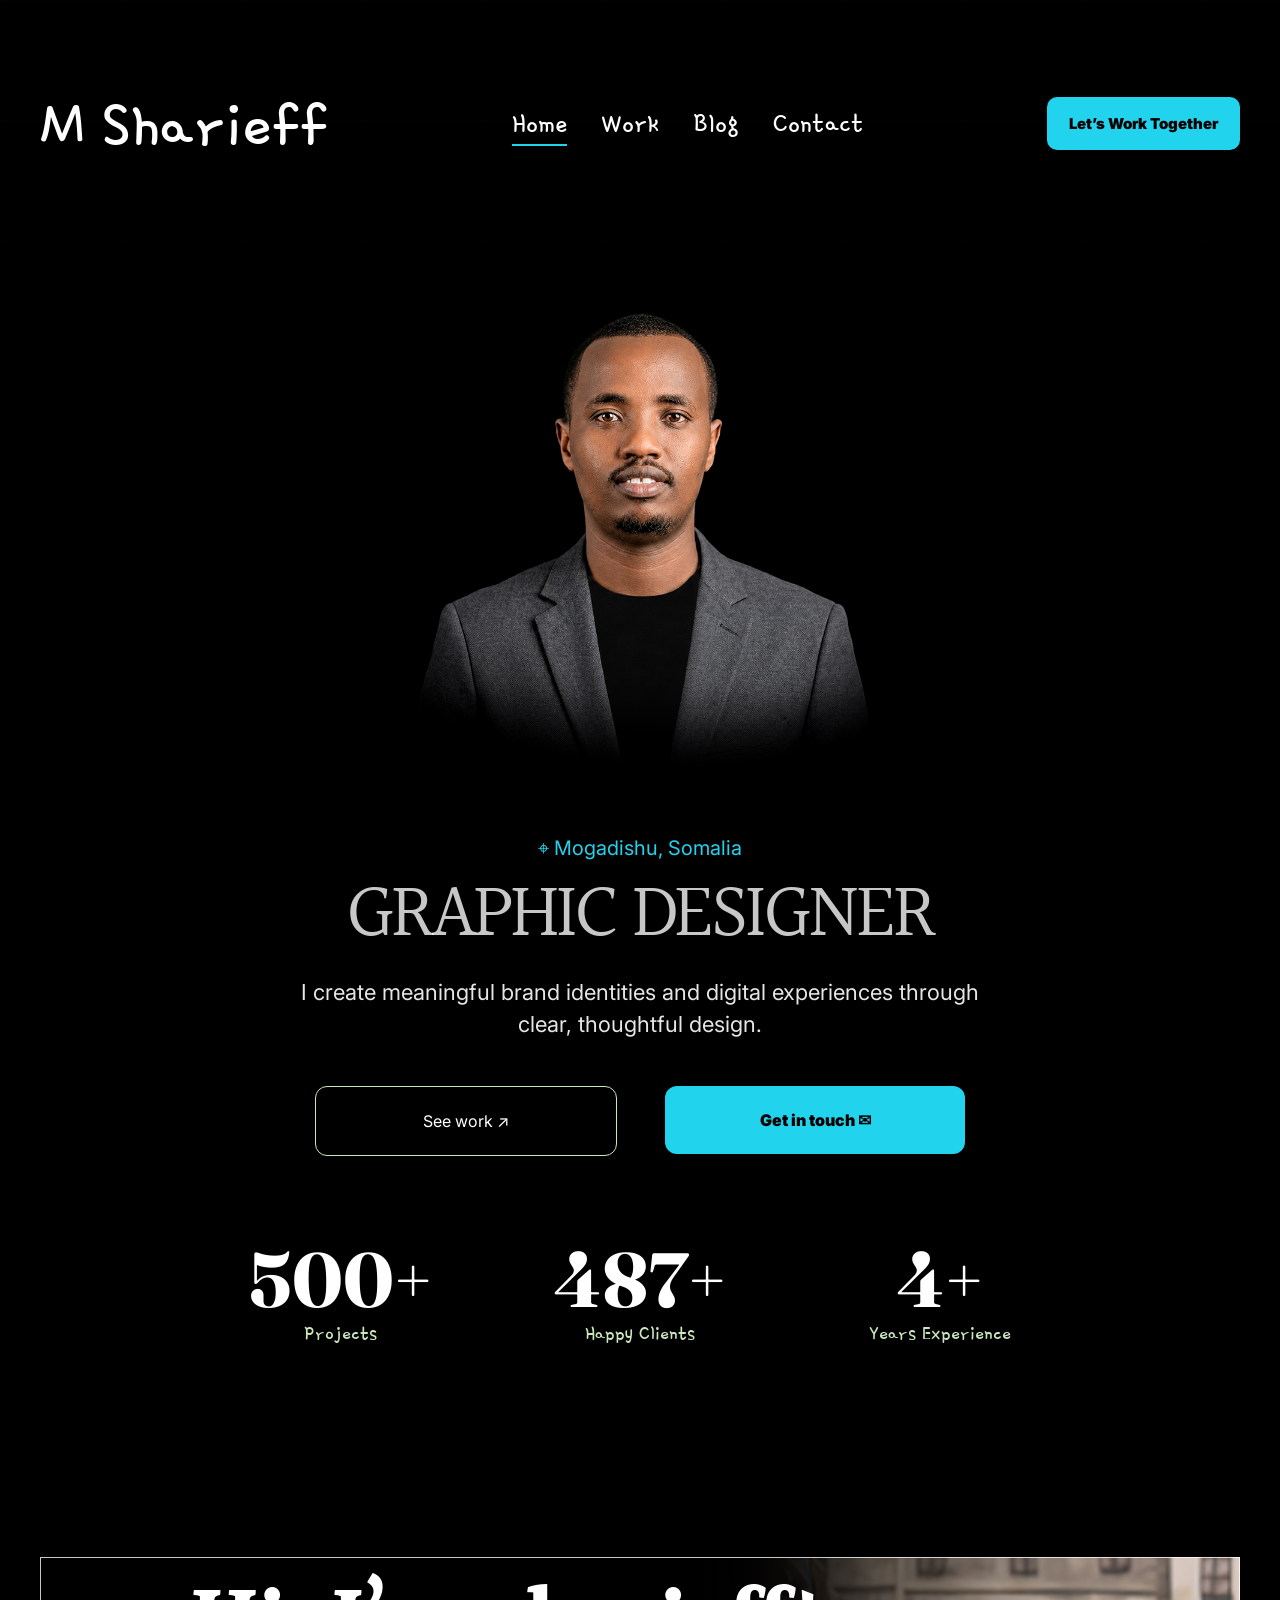
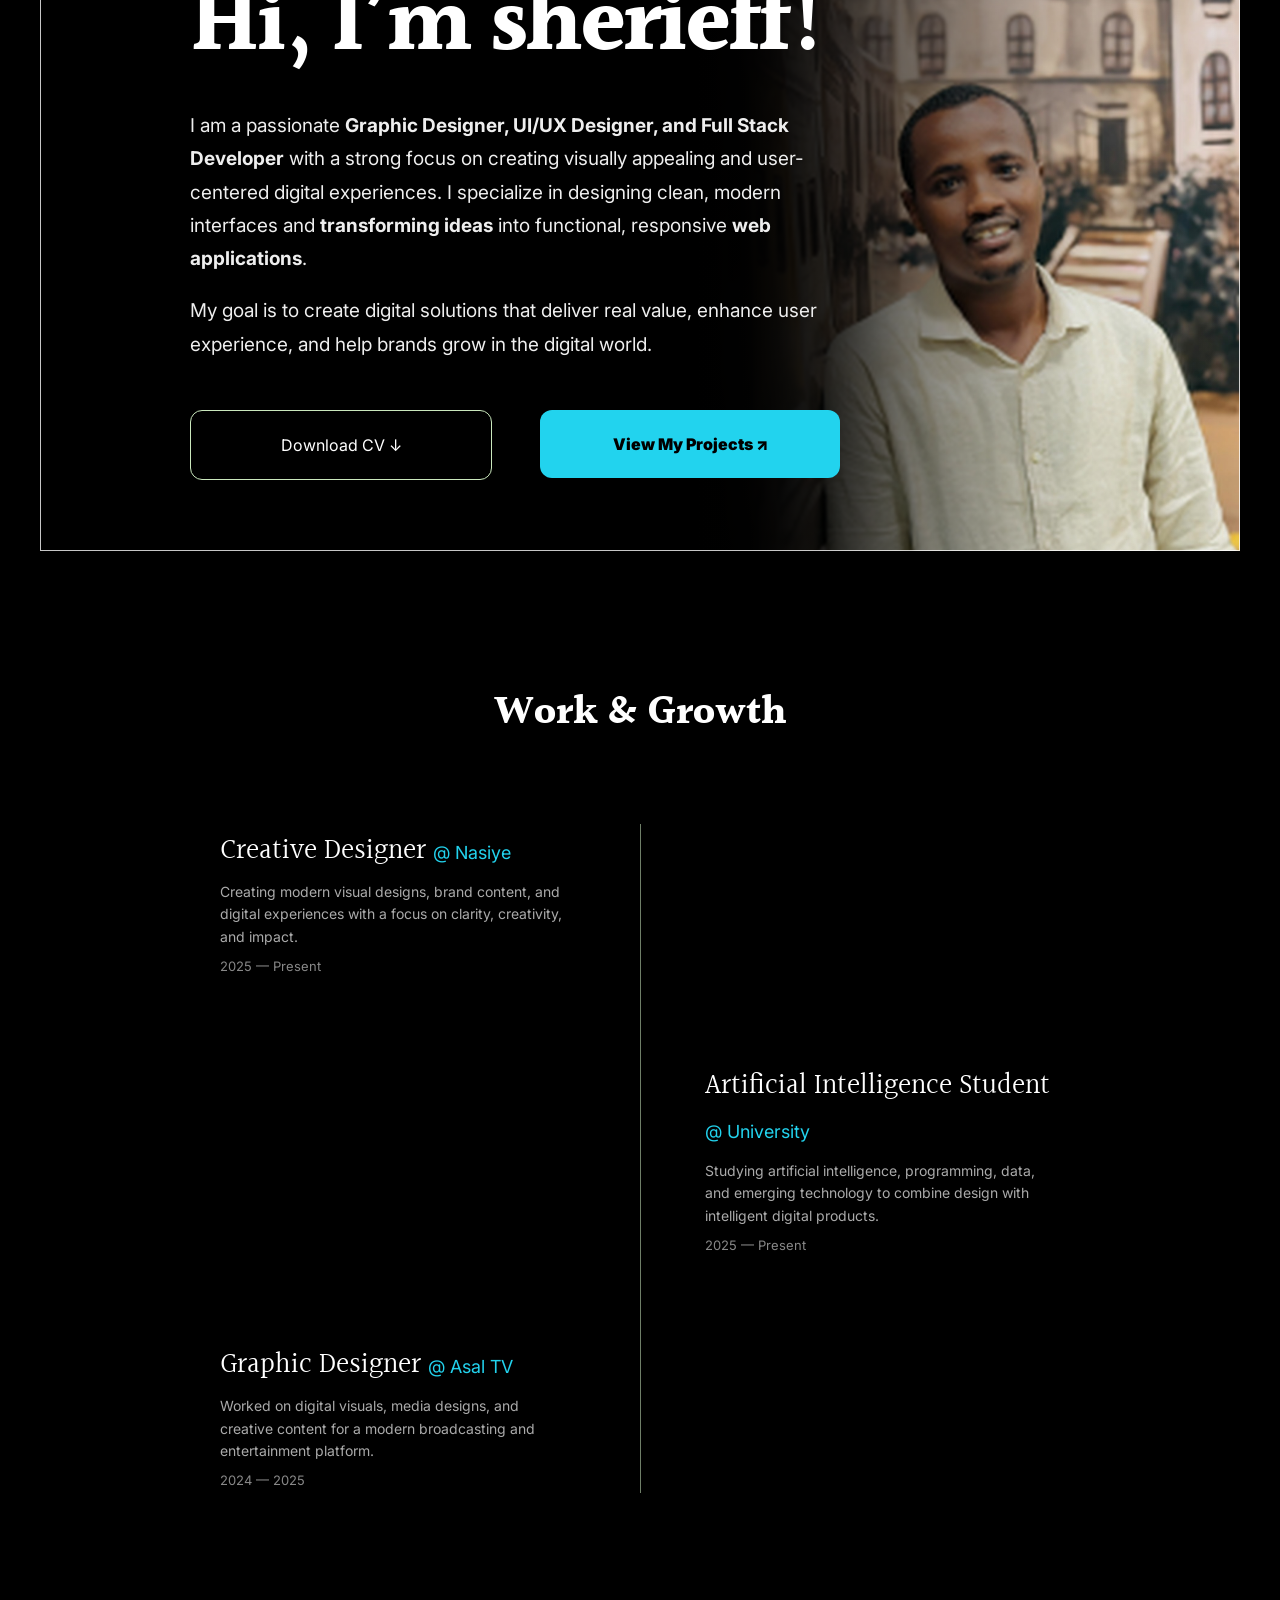
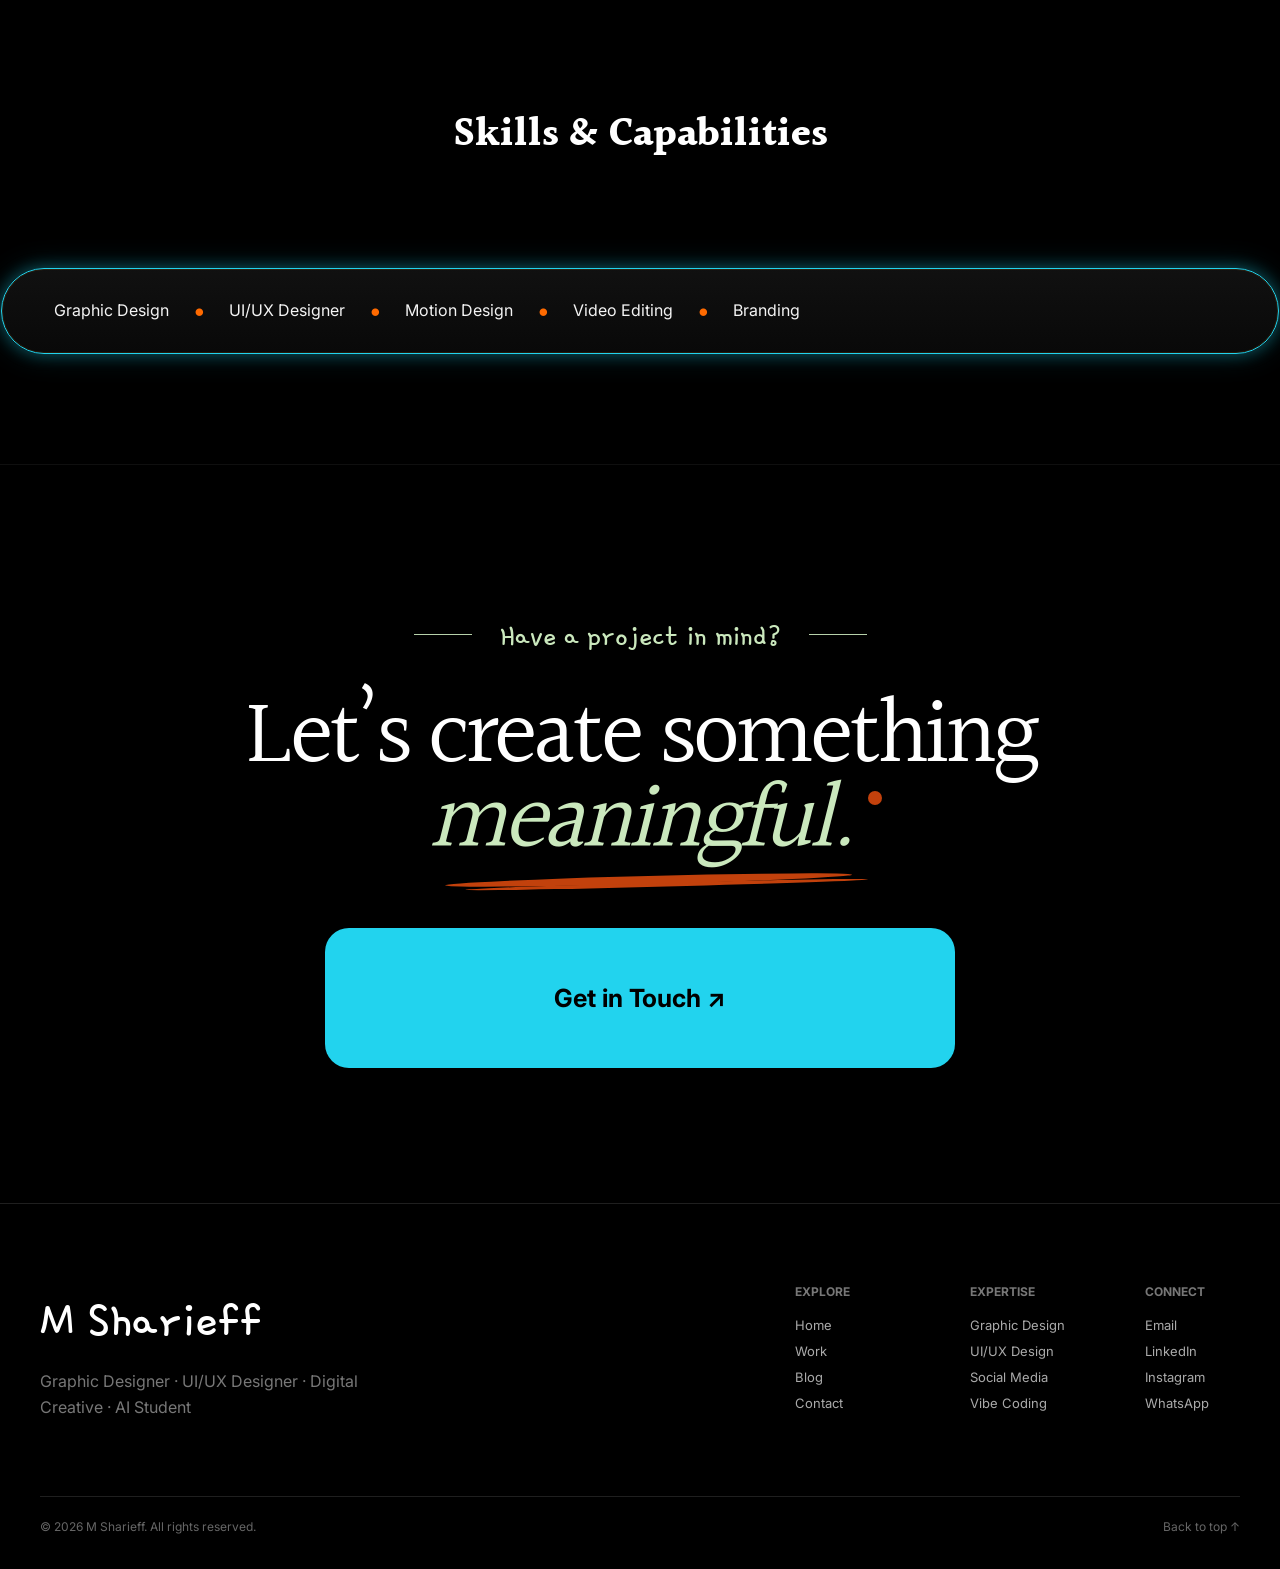
==== commit b30b2a6c: "Add files via upload" ====
--- a/index.html
+++ b/index.html
@@ -28,7 +28,7 @@
         <section class="hero">
           <div class="hero-art">
             <div class="hero-ring"></div>
-            <div class="hero-image"></div>
+            <img class="hero-image" src="portrait.jpg?v=5" alt="M Sharieff portrait" loading="eager" decoding="async" />
           </div>
           <div class="hero-copy">
             <div class="location">⌖ Mogadishu, Somalia</div>
--- a/styles.css
+++ b/styles.css
@@ -136,7 +136,7 @@
   position: absolute;
   width: min(900px, 78vw);
   height: 1060px;
-  background: url("assets/portrait.jpg") center 20% / contain no-repeat;
+  background: url("portrait.jpg") center 20% / contain no-repeat;
   filter: contrast(1.05);
   opacity: 0.82;
   mix-blend-mode: screen;
@@ -244,7 +244,7 @@
   right: -4%;
   width: 70%;
   height: 114%;
-  background: url("assets/about-photo.jpg") center center / cover no-repeat;
+  background: url("about-photo.jpg") center center / cover no-repeat;
   z-index: -1;
   transform: scale(1.08);
   transform-origin: center right;
@@ -457,24 +457,24 @@
 .project-card:nth-child(1) .visual {
   background-image:
     linear-gradient(180deg, rgba(0, 0, 0, 0.05), rgba(0, 0, 0, 0.72)),
-    url("assets/work-visual.jpg");
+    url("work-visual.jpg");
 }
 .project-card:nth-child(2) .visual {
   background-image:
     linear-gradient(180deg, rgba(0, 0, 0, 0.08), rgba(0, 0, 0, 0.75)),
-    url("assets/work-visual.jpg");
+    url("work-visual.jpg");
   background-position: 70% center;
 }
 .project-card:nth-child(3) .visual {
   background-image:
     linear-gradient(180deg, rgba(0, 0, 0, 0.08), rgba(0, 0, 0, 0.75)),
-    url("assets/work-visual.jpg");
+    url("work-visual.jpg");
   background-position: 35% bottom;
 }
 .project-card:nth-child(4) .visual {
   background-image:
     linear-gradient(180deg, rgba(0, 0, 0, 0.08), rgba(0, 0, 0, 0.75)),
-    url("assets/work-visual.jpg");
+    url("work-visual.jpg");
   background-position: 85% bottom;
 }
 .project-card:hover .visual {
@@ -604,7 +604,7 @@
   min-height: 620px;
   border-radius: 18px;
   overflow: hidden;
-  background: url("assets/blog-visual.jpg") center/cover;
+  background: url("blog-visual.jpg") center/cover;
   position: relative;
 }
 .breakdown-side {
@@ -705,7 +705,7 @@
   border-radius: 22px;
   overflow: hidden;
   border: 1px solid var(--line);
-  background: url("assets/case-study-visual.jpg") center top/cover;
+  background: url("case-study-visual.jpg") center top/cover;
 }
 .case-meta {
   display: flex;
@@ -863,7 +863,7 @@
   .about-bg {
     background:
       linear-gradient(180deg, rgba(0, 0, 0, 0.1), rgba(0, 0, 0, 0.28)),
-      url("assets/about-photo.jpg") center/cover no-repeat;
+      url("about-photo.jpg") center/cover no-repeat;
   
 }
   .about-copy {
@@ -1517,7 +1517,7 @@
   transform: translateX(-50%);
   width: min(610px, 48vw);
   height: 600px;
-  background: url("assets/portrait.jpg") center top / contain no-repeat;
+  background: url("portrait.jpg") center top / contain no-repeat;
   filter: contrast(1.05);
   opacity: 1;
   mix-blend-mode: normal;
@@ -1567,7 +1567,7 @@
   left: 42%;
   background:
     linear-gradient(90deg, rgba(0,0,0,.98) 0%, rgba(0,0,0,.72) 7%, rgba(0,0,0,0) 28%),
-    url("assets/about-photo.jpg") right center / auto 100% no-repeat;
+    url("about-photo.jpg") right center / auto 100% no-repeat;
   opacity: 1;
 
 }
@@ -1609,7 +1609,7 @@
     left: 0;
     background:
       linear-gradient(90deg,#000 0%,rgba(0,0,0,.82) 55%,rgba(0,0,0,.28) 100%),
-      url("assets/about-photo.jpg") center/cover no-repeat;
+      url("about-photo.jpg") center/cover no-repeat;
   
 }
 }
@@ -1643,7 +1643,7 @@
         rgba(0,0,0,.62) 23%,
         rgba(0,0,0,.16) 43%,
         rgba(0,0,0,0) 62%),
-      url("assets/about-photo.jpg") right center / auto 100% no-repeat;
+      url("about-photo.jpg") right center / auto 100% no-repeat;
   
 }
 
@@ -1693,7 +1693,7 @@
         rgba(0,0,0,.48) 43%,
         rgba(0,0,0,.10) 62%,
         rgba(0,0,0,0) 78%),
-      url("assets/about-photo.jpg") 72% center / auto 118% no-repeat;
+      url("about-photo.jpg") 72% center / auto 118% no-repeat;
   
 }
 
@@ -1719,7 +1719,7 @@
     right: 0;
     background:
       linear-gradient(180deg, rgba(0,0,0,.55), rgba(0,0,0,.82)),
-      url("assets/about-photo.jpg") center top / cover no-repeat;
+      url("about-photo.jpg") center top / cover no-repeat;
   
 }
 }
@@ -1797,7 +1797,7 @@
         rgba(0,0,0,.55) 35%,
         rgba(0,0,0,.08) 70%,
         rgba(0,0,0,0) 100%),
-      url("assets/about-photo.jpg") center center / cover no-repeat;
+      url("about-photo.jpg") center center / cover no-repeat;
   
 }
 
@@ -2088,3 +2088,41 @@
   animation-iteration-count: infinite;
   animation-fill-mode: both;
 }
+
+
+/* Hero portrait fix v5: use a real image element so GitHub Pages cannot
+   lose the portrait because of a CSS background-image cache/path issue. */
+.hero-art { z-index: 1; }
+.hero-image {
+  display: block !important;
+  z-index: 1;
+  width: min(610px, 48vw) !important;
+  height: 600px !important;
+  top: 10px !important;
+  left: 50% !important;
+  transform: translateX(-50%) !important;
+  object-fit: contain !important;
+  object-position: center top !important;
+  background: none !important;
+  background-image: none !important;
+  filter: contrast(1.05) !important;
+  opacity: 1 !important;
+  mix-blend-mode: normal !important;
+  -webkit-mask-image: linear-gradient(to bottom, #000 72%, transparent 100%) !important;
+  mask-image: linear-gradient(to bottom, #000 72%, transparent 100%) !important;
+}
+.hero-copy { z-index: 2 !important; }
+@media (max-width: 900px) {
+  .hero-image {
+    width: min(520px, 100vw) !important;
+    height: 500px !important;
+    top: 10px !important;
+  }
+}
+@media (max-width: 600px) {
+  .hero-image {
+    width: min(390px, 100vw) !important;
+    height: 400px !important;
+    top: 5px !important;
+  }
+}
